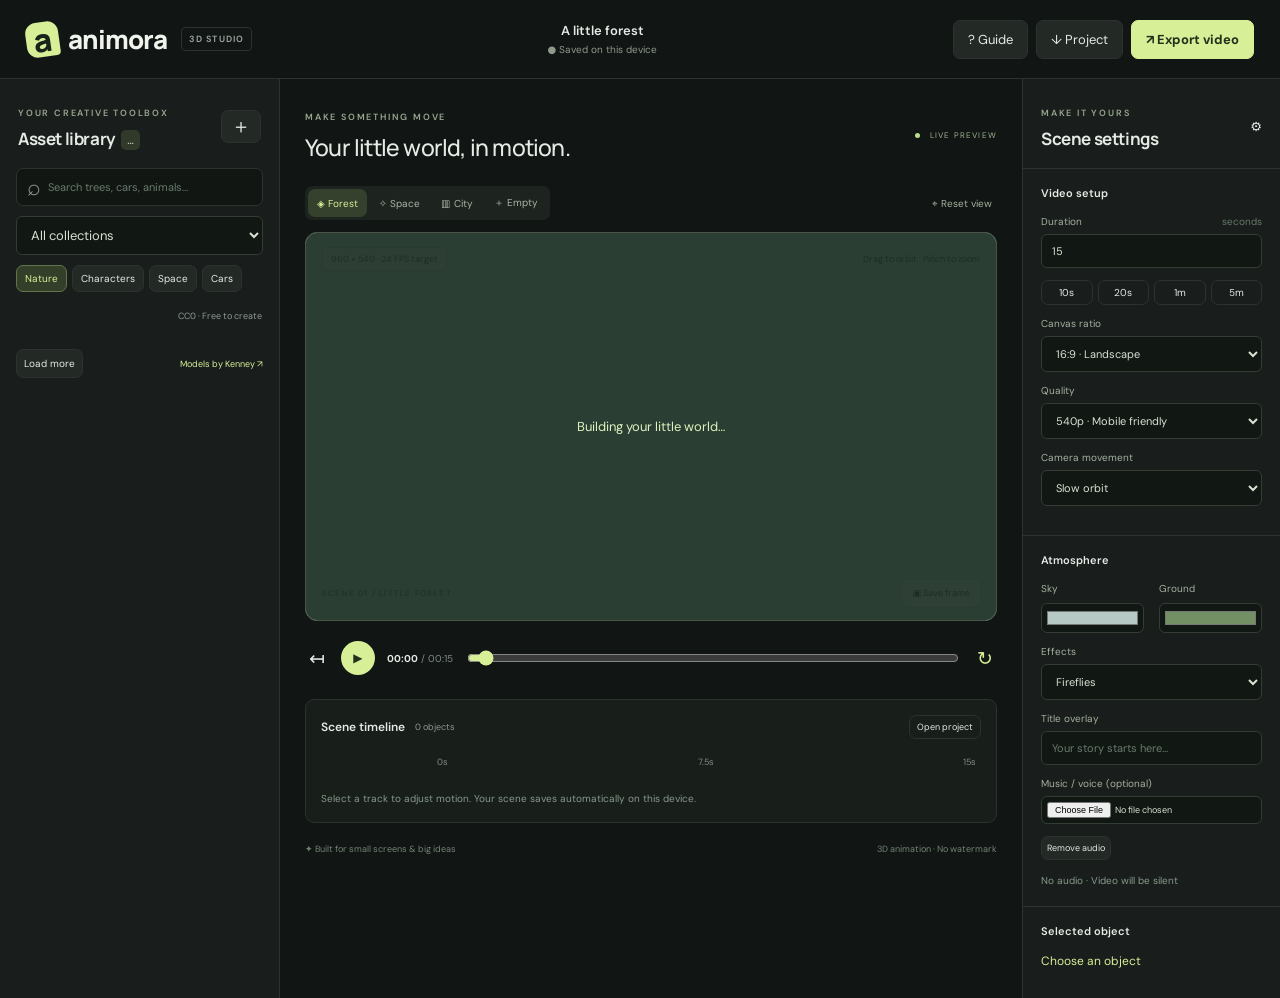
==== index.html @ 573d8848 "Add files via upload" ====
<!DOCTYPE html><html lang="bn"><head><meta charset="UTF-8"><meta name="viewport" content="width=device-width,initial-scale=1"><meta name="theme-color" content="#111514"><title>Animora — Your little world, in motion</title><link rel="stylesheet" href="style.css"><script type="importmap">{"imports":{"three":"./vendor/three.module.js"}}</script></head><body>
<header><a class="brand" href="./"><span class="brandmark">a</span> animora<span class="badge">3D STUDIO</span></a><div class="project-title"><input id="projectName" aria-label="Project name" value="A little forest"><span id="saveState">● Saved on this device</span></div><div class="header-actions"><button id="help">? <span>Guide</span></button><button id="saveProject" title="Download editable project">↓ <span>Project</span></button><button class="primary" id="exportBtn">↗ Export video</button></div></header>
<div class="workspace"><aside class="library panel"><div class="panel-heading"><div><span class="eyebrow">YOUR CREATIVE TOOLBOX</span><h2>Asset library <span id="assetCount">…</span></h2></div><button id="importBtn" title="Import GLB model">＋</button><input type="file" id="modelFile" accept=".glb" hidden></div><div class="library-tools"><label class="search"><span>⌕</span><input id="search" placeholder="Search trees, cars, animals…" aria-label="Search models"></label><select id="category" aria-label="Asset category"><option value="">All collections</option></select><div class="quick-categories"><button data-category="nature-kit" class="active">Nature</button><button data-category="prototype-kit">Characters</button><button data-category="space-kit">Space</button><button data-category="car-kit">Cars</button></div></div><div class="asset-summary"><span id="resultCount"></span><span>CC0 · Free to create</span></div><div id="assetGrid" class="asset-grid"></div><div class="library-footer"><button id="moreAssets">Load more</button><a href="credits.html" target="_blank">Models by Kenney ↗</a></div></aside>
<main class="editor"><div class="editor-heading"><div><span class="eyebrow">MAKE SOMETHING MOVE</span><h1>Your little world, in motion.</h1></div><span class="live"><i></i> LIVE PREVIEW</span></div><div class="stage-toolbar"><div class="segmented"><button class="active" data-template="forest">◈ Forest</button><button data-template="space">✧ Space</button><button data-template="city">▥ City</button><button data-template="empty">＋ Empty</button></div><button id="resetCamera">⌖ Reset view</button></div><div id="stage" class="stage"><canvas id="output" aria-label="Interactive 3D animation preview"></canvas><div class="stage-top"><span id="resolutionLabel">960 × 540 · 24 FPS target</span><span>Drag to orbit · Pinch to zoom</span></div><div class="stage-bottom"><span id="sceneBadge">SCENE 01 / LITTLE FOREST</span><button id="snapshot" title="Save PNG frame">▣ Save frame</button></div><div id="loading" class="loading">Building your little world…</div></div><div class="transport"><button id="back" title="Go to start">↤</button><button class="play" id="play" aria-label="Play animation">▶</button><span class="time"><b id="timeLabel">00:00</b> <span>/ <span id="durationLabel">00:15</span></span></span><input id="scrub" type="range" min="0" max="15" value="0" step="0.01" aria-label="Animation playhead"><button id="loop" class="active" title="Loop preview">↻</button></div><section class="timeline"><div class="timeline-header"><h3>Scene timeline</h3><span id="objectCount">0 objects</span><button id="openProject">Open project</button><input type="file" id="projectFile" accept=".json" hidden></div><div class="ruler"><span>0s</span><span id="rulerMid">7.5s</span><span id="rulerEnd">15s</span></div><div id="tracks"></div><p class="hint">Select a track to adjust motion. Your scene saves automatically on this device.</p></section><footer class="editor-footer"><span>✦ Built for small screens & big ideas</span><span>3D animation · No watermark</span></footer></main>
<aside class="inspector panel"><div class="panel-heading"><div><span class="eyebrow">MAKE IT YOURS</span><h2>Scene settings</h2></div><span>⚙</span></div><section><h3>Video setup</h3><label>Duration <span>seconds</span><input id="duration" type="number" min="1" max="300" value="15"></label><div class="presets"><button data-duration="10">10s</button><button data-duration="20">20s</button><button data-duration="60">1m</button><button data-duration="300">5m</button></div><label>Canvas ratio<select id="ratio"><option value="16:9">16:9 · Landscape</option><option value="9:16">9:16 · Reels / Shorts</option><option value="1:1">1:1 · Square</option></select></label><label>Quality<select id="quality"><option value="540">540p · Mobile friendly</option><option value="720">720p · HD</option></select></label><label>Camera movement<select id="cameraMode"><option value="orbit">Slow orbit</option><option value="static">Still camera / manual view</option><option value="push">Gentle push in</option></select></label></section><section><h3>Atmosphere</h3><div class="color-row"><label>Sky<input type="color" id="sky" value="#b6c9c4"></label><label>Ground<input type="color" id="ground" value="#738f64"></label></div><label>Effects<select id="effect"><option value="fireflies">Fireflies</option><option value="none">None</option><option value="snow">Snow</option><option value="stars">Floating stars</option></select></label><label>Title overlay<input id="caption" placeholder="Your story starts here…" maxlength="80"></label><label class="file-label">Music / voice (optional)<input type="file" id="audioFile" accept="audio/*"></label><button id="clearAudio" class="small">Remove audio</button><p class="hint" id="audioStatus">No audio · Video will be silent</p></section><section id="objectPanel"><h3>Selected object</h3><p id="selectedName" class="selected-name">Choose an object</p><div id="objectControls" hidden><label>Motion<select id="motion"><option value="none">Still</option><option value="spin">Spin</option><option value="bounce">Bounce</option><option value="float">Float</option><option value="travel">Move left ↔ right</option><option value="sway">Sway</option></select></label><label id="clipLabel" hidden>Model animation<select id="clip"></select></label><div class="two-col"><label>Start (s)<input id="start" type="number" min="0" step="0.5"></label><label>End (s)<input id="end" type="number" min="0" step="0.5"></label></div><label>Position X<input type="range" id="posX" min="-5" max="5" step="0.1"></label><label>Position Z<input type="range" id="posZ" min="-5" max="5" step="0.1"></label><label>Height<input type="range" id="posY" min="0" max="5" step="0.1"></label><label>Size<input type="range" id="size" min="0.1" max="5" step="0.1"></label><label>Rotation<input type="range" id="rotation" min="0" max="360" step="1"></label><button id="deleteObject" class="danger">Remove object</button></div></section></aside></div>
<div id="toast" role="status"></div><dialog id="exportDialog"><form method="dialog"><button class="close">×</button></form><span class="eyebrow">FROM YOUR WORLD TO THE WORLD</span><h2 id="exportTitle">Export your animation</h2><p id="exportInfo">Your video records in real time. Keep this tab open and your phone awake.</p><progress id="exportProgress" max="100" value="0"></progress><p id="exportStatus">Ready</p><a id="downloadVideo" class="primary download" hidden>↓ Download video</a><button id="cancelExport">Cancel export</button></dialog>
<dialog id="helpDialog"><form method="dialog"><button class="close">×</button></form><span class="eyebrow">QUICK START / শুরু করুন</span><h2>A story in a few taps.</h2><ol><li>Forest, Space বা City থেকে একটি দৃশ্য বেছে নিন।</li><li>লাইব্রেরির মডেলে চাপ দিলে সেটি দৃশ্যে যুক্ত হবে।</li><li>টাইমলাইনে অবজেক্ট বেছে Motion, Size ও Position ঠিক করুন।</li><li>সময় ১–৩০০ সেকেন্ড এবং Reels-এর জন্য 9:16 বেছে নিন।</li><li>▶ দিয়ে দেখুন, তারপর Export video চাপুন। রপ্তানির সময় পেজ খোলা রাখুন।</li></ol><p>ভিডিও ব্রাউজার সমর্থন অনুযায়ী WebM বা MP4 হবে। ৫ মিনিটের রপ্তানি করতে প্রায় ৫ মিনিট লাগবে। প্রথমে ১০ সেকেন্ড ও 540p ব্যবহার করুন।</p><p>এটি 3D scene animation editor; AI text-to-video বা Cinema 4D নয়। অনেক মডেল static; Motion দিয়ে নড়াচড়া যোগ করা যায়।</p><p>Project ডাউনলোড করে রাখুন। ব্রাউজারের ডেটা মুছলে স্থানীয় সেভ হারাবে। ব্যক্তিগত GLB মডেল প্রজেক্টের মধ্যে রাখা হয়; বড় ফাইলে জায়গা বেশি লাগে।</p><a href="credits.html" target="_blank">Asset credits & licenses ↗</a></dialog>
<script type="module" src="app.js"></script></body></html>
---- style.css ----
@import url('https://fonts.googleapis.com/css2?family=DM+Sans:wght@400;500;600;700&family=Manrope:wght@400;500;600;700;800&display=swap');
:root{--bg:#111514;--panel:#191e1c;--line:#2c332f;--muted:#8e9c94;--text:#e5eae4;--accent:#d7ef96}*{box-sizing:border-box}body{margin:0;background:var(--bg);color:var(--text);font-family:'DM Sans',system-ui,sans-serif;font-size:13px}button,input,select{font:inherit}button,a,input,select{-webkit-tap-highlight-color:transparent}button{cursor:pointer;border:1px solid var(--line);border-radius:7px;padding:9px 12px;background:#232a26;color:var(--text);transition:.16s}button:hover{background:#354033;border-color:#6f805c}button:disabled{opacity:.5;cursor:wait}button.active{color:var(--accent);background:#343f2a;border-color:#65734c}button:focus-visible,input:focus-visible,select:focus-visible,a:focus-visible{outline:2px solid var(--accent);outline-offset:2px}a{color:var(--accent);text-decoration:none}.primary{background:var(--accent);color:#25301c;border-color:var(--accent);font-weight:700}.primary:hover{background:#e9ffb2}header{height:79px;display:flex;align-items:center;justify-content:space-between;padding:0 26px;border-bottom:1px solid var(--line);gap:18px}.brand{display:flex;align-items:center;gap:9px;color:#f1f4ed;font-family:Manrope,sans-serif;font-size:26px;font-weight:800;letter-spacing:-1px}.brandmark{display:inline-grid;place-items:center;width:33px;height:35px;border-radius:11px 11px 4px 11px;background:var(--accent);color:#182319;font-size:32px;line-height:1;transform:rotate(-8deg)}.badge{font:600 9px 'DM Sans',sans-serif;letter-spacing:1.1px;color:#9eaba0;border:1px solid var(--line);border-radius:4px;padding:5px 7px;margin-left:5px}.project-title{display:flex;flex-direction:column;gap:4px}.project-title input{background:none;border:none;color:var(--text);padding:0;text-align:center;width:190px;font-weight:600}.project-title span{font-size:10px;color:#8f9a8a;text-align:center}.header-actions{display:flex;gap:8px}.header-actions button{padding:10px 14px}.workspace{display:grid;grid-template-columns:280px minmax(360px,1fr) 258px;min-height:calc(100vh - 79px)}.panel{background:var(--panel)}.library{border-right:1px solid var(--line)}.inspector{border-left:1px solid var(--line)}.panel-heading{display:flex;align-items:center;justify-content:space-between;padding:24px 18px 18px;gap:8px}.eyebrow{font-size:9px;letter-spacing:1.8px;font-weight:600;color:#99a68f}.panel-heading h2{font-family:Manrope,sans-serif;font-size:17px;margin:7px 0 0;letter-spacing:-.4px}.panel-heading h2 span{font-size:10px;vertical-align:middle;border-radius:5px;color:#b9c6a5;background:#30392a;padding:3px 6px;margin-left:3px}.panel-heading>button{font-size:20px;padding:2px 9px}.library-tools{padding:0 16px}.search{display:flex;align-items:center;gap:7px;background:#111613;border:1px solid var(--line);border-radius:7px;padding:2px 10px}.search span{font-size:23px;color:#8e9c94}.search input{border:0;background:none;width:100%;padding:9px 0;font-size:11px}.library-tools>select{margin:10px 0;width:100%}.quick-categories{display:flex;gap:5px}.quick-categories button{font-size:10px;padding:6px 8px}.asset-summary{display:flex;justify-content:space-between;color:var(--muted);font-size:9px;padding:18px 17px 11px}.asset-grid{padding:0 14px;display:grid;grid-template-columns:repeat(2,1fr);gap:9px;max-height:640px;overflow:auto;align-content:start;scrollbar-width:thin;scrollbar-color:#46523e transparent}.asset-card{position:relative;padding:0;text-align:left;overflow:hidden;background:#222b26;border:1px solid #303b33}.asset-card img{width:100%;aspect-ratio:1.12;display:block;object-fit:contain;padding:7px;background:radial-gradient(ellipse at 50% 70%,#46513e00,#00000016)}.asset-card span{display:block;padding:8px 8px 9px;background:#202720;color:#d3dccf;font-size:10px;text-overflow:ellipsis;white-space:nowrap;overflow:hidden}.asset-card i{position:absolute;right:6px;top:6px;display:none;font-style:normal;border-radius:4px;background:var(--accent);color:#111;padding:0 4px}.asset-card:hover i{display:block}.library-footer{display:flex;align-items:center;justify-content:space-between;padding:16px;gap:6px;font-size:9px}.library-footer button{font-size:10px;padding:7px}.editor{padding:28px 25px 15px;min-width:0}.editor-heading{display:flex;justify-content:space-between;align-items:center;gap:12px;margin-bottom:23px}.editor-heading h1{font-family:Manrope,sans-serif;font-size:23px;font-weight:500;letter-spacing:-.8px;margin:8px 0 0;line-height:1.35}.live{font-size:8px;white-space:nowrap;letter-spacing:1.2px;color:#a1b692}.live i{display:inline-block;width:5px;height:5px;background:#b6dd89;border-radius:50%;margin-right:6px}.stage-toolbar{display:flex;justify-content:space-between;align-items:center;margin-bottom:12px;gap:5px}.segmented{display:flex;gap:3px;padding:3px;background:#1d241f;border-radius:7px}.segmented button{border:0;padding:7px 9px;font-size:10px;background:none;color:#aab4a7}.segmented button.active{background:#35402d;color:var(--accent)}#resetCamera{border:0;background:none;font-size:10px;color:#a4b09f;padding:5px}.stage{position:relative;border-radius:12px;overflow:hidden;background:#b6c9c4;aspect-ratio:16/9;border:1px solid #495346;display:flex;align-items:center;justify-content:center;min-height:200px}#output{width:100%;height:100%;object-fit:contain;display:block;touch-action:none}.stage-top,.stage-bottom{pointer-events:none;position:absolute;left:16px;right:16px;display:flex;justify-content:space-between;color:#354d3c;font-size:9px;align-items:center;gap:10px;text-shadow:0 1px 4px #dbe8d988}.stage-top{top:14px}.stage-top span:first-child{border:1px solid #516c4f55;background:#f4fff033;border-radius:4px;padding:5px 8px}.stage-bottom{bottom:14px;font-size:8px;letter-spacing:1.2px}.stage-bottom button{pointer-events:auto;font-size:9px;background:#edf7e75c;border-color:#ffffff44;color:#324b36;padding:6px 9px;letter-spacing:0}.loading{position:absolute;inset:0;display:grid;place-items:center;background:#17291ddd;color:#def0bd}.loading[hidden]{display:none}.transport{display:flex;align-items:center;gap:12px;padding:17px 0 21px}.transport button{background:none;border:0;font-size:19px;padding:3px 4px}.transport .play{background:var(--accent);color:#22311b;width:34px;height:34px;border-radius:50%;font-size:12px}.time{white-space:nowrap;font-size:10px}.time>span{color:#7e8c82}.transport input{flex:1;min-width:20px;accent-color:var(--accent)}.timeline{border:1px solid var(--line);border-radius:9px;background:#181e1a;padding:15px}.timeline-header{display:flex;gap:10px;align-items:center}.timeline-header h3{margin:0;font-size:12px}.timeline-header span{color:#8b998f;font-size:9px}.timeline-header button{margin-left:auto;font-size:9px;padding:5px 7px;background:none}.ruler{display:flex;justify-content:space-between;margin:17px 5px 10px 116px;color:#7e8d81;font-size:9px}#tracks{max-height:180px;overflow:auto;scrollbar-width:thin}.track{width:100%;display:flex;align-items:center;gap:12px;background:none;border:0;border-radius:4px;padding:5px 3px;margin:2px 0}.track.active{background:#2d3827}.track-name{width:100px;overflow:hidden;text-overflow:ellipsis;white-space:nowrap;font-size:9px;text-align:left;flex-shrink:0}.track-rail{height:22px;flex:1;background:repeating-linear-gradient(90deg,#293029 0px,#293029 1px,transparent 1px,transparent 25%);position:relative}.track-bar{position:absolute;top:1px;height:20px;background:#516447;border:1px solid #7b9265;border-radius:3px;font-size:8px;padding:3px 5px;white-space:nowrap;overflow:hidden;color:#d7e6c8}.hint{font-size:10px;color:#87998b;line-height:1.6;margin:13px 0 0}.editor-footer{display:flex;justify-content:space-between;gap:8px;font-size:9px;color:#738475;padding:20px 0 0}.inspector section{padding:17px 18px;border-top:1px solid var(--line)}h3{font-size:11px;font-weight:600;margin:0 0 15px}.inspector label{display:block;font-size:10px;color:#a4b09f;margin:12px 0}.inspector label>span{float:right;color:#677869}input,select{background:#111713;border:1px solid #333d33;color:#d8e1d2;border-radius:6px;padding:9px 10px;outline:none}input::placeholder{color:#697a6d}.inspector input:not([type=color]):not([type=range]),.inspector select{display:block;width:100%;margin-top:6px;font-size:11px}.presets{display:flex;gap:5px}.presets button{flex:1;padding:5px 6px;font-size:10px;background:none}.color-row{display:flex;gap:15px}.color-row label{flex:1;margin:0}.color-row input{display:block;height:30px;width:100%;padding:3px;margin-top:8px}.inspector input[type=range]{display:block;width:100%;padding:0;accent-color:var(--accent);margin-top:10px}.two-col{display:flex;gap:10px}.two-col label{width:50%}.selected-name{color:var(--accent);font-size:12px}.danger{color:#e4a68d;background:#412e25;font-size:10px;width:100%}.small{font-size:9px;padding:5px}.file-label input{font-size:9px!important;padding:5px}dialog{background:#202820;color:#e4eddf;border:1px solid #526548;border-radius:16px;max-width:470px;width:calc(100% - 32px);padding:30px;line-height:1.7}dialog::backdrop{background:#07120bc9;backdrop-filter:blur(7px)}dialog h2{font:500 25px Manrope,sans-serif;letter-spacing:-.7px}.close{float:right;margin:-15px -15px 0 10px;background:none;border:0;font-size:24px}dialog li{margin:10px 0}dialog p{color:#bac6b2;font-size:12px}dialog progress{width:100%;height:8px;accent-color:var(--accent);margin:20px 0}.download{display:block;text-align:center;padding:12px;border-radius:7px}.download[hidden]{display:none}#cancelExport{width:100%;margin-top:10px}#toast{position:fixed;bottom:24px;left:50%;transform:translateX(-50%) translateY(100px);padding:12px 20px;border:1px solid #657955;background:#273622;color:#e4f0d5;border-radius:9px;z-index:10;opacity:0;transition:.2s;max-width:90%;font-size:12px}#toast.show{opacity:1;transform:translateX(-50%) translateY(0)}[hidden]{display:none!important}body.recording .workspace{pointer-events:none}body.recording header{pointer-events:none}@media(min-width:1500px){.workspace{grid-template-columns:310px minmax(360px,1fr) 280px}.asset-grid{grid-template-columns:repeat(3,1fr)}.editor{padding:32px 35px}.editor-heading h1{font-size:28px}}@media(max-width:1100px){.workspace{grid-template-columns:235px minmax(300px,1fr)}.inspector{grid-column:1/-1;display:grid;grid-template-columns:repeat(3,1fr);border-top:1px solid var(--line)}.inspector .panel-heading{display:none}.inspector section{border-top:0;border-right:1px solid var(--line)}.editor-heading h1{font-size:20px}.live{display:none}.editor{padding:23px 18px}.quick-categories{flex-wrap:wrap}.badge{display:none}}@media(max-width:650px){header{height:65px;padding:0 13px;gap:8px}.brand{font-size:22px}.brandmark{width:28px;height:30px;font-size:27px}.project-title{display:none}.header-actions{gap:5px}.header-actions button{padding:8px 10px;font-size:11px}.header-actions button span{display:none}.workspace{display:flex;flex-direction:column}.editor{order:0;padding:21px 13px 10px}.editor-heading{margin-bottom:15px}.editor-heading h1{font-size:22px}.editor-heading .eyebrow{font-size:8px}.stage-toolbar{gap:0}.segmented button{padding:7px;font-size:9px}.stage{min-height:190px}.stage-top,.stage-bottom{left:10px;right:10px;font-size:8px}.stage-top span:last-child{display:none}.transport{gap:10px;padding:15px 0}.timeline{padding:12px}#tracks{max-height:115px}.editor-footer{font-size:8px;padding:14px 0}.library{order:1;border-top:1px solid var(--line);border-right:0}.panel-heading{padding:18px 15px 12px}.asset-grid{grid-template-columns:repeat(3,1fr);max-height:350px}.asset-card img{aspect-ratio:1.35}.library-tools{display:grid;grid-template-columns:1fr 1fr;gap:8px}.library-tools>select{margin:0;font-size:10px;min-width:0}.quick-categories{grid-column:1/-1}.asset-summary{padding-top:12px}.inspector{order:2;display:block}.inspector .panel-heading{display:flex}.inspector section{padding:18px;border-top:1px solid var(--line)}.inspector label{font-size:12px}.inspector input:not([type=color]):not([type=range]),.inspector select{font-size:14px}.color-row input{height:40px}.two-col{gap:14px}.transport input{padding:0}#objectPanel{scroll-margin-top:10px}}
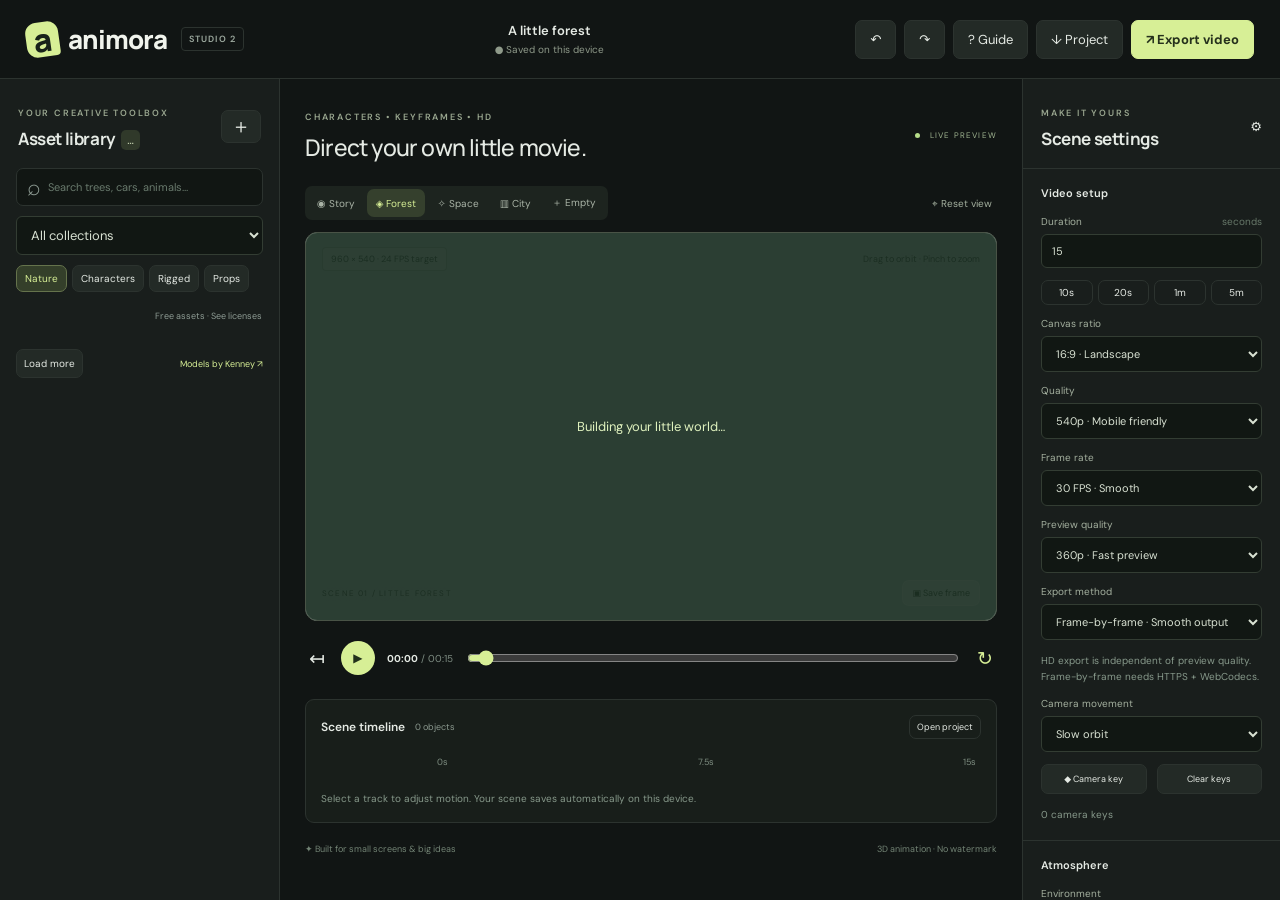
==== commit f3a124b7: "Add files via upload" ====
--- a/index.html
+++ b/index.html
@@ -1,8 +1,8 @@
 <!DOCTYPE html><html lang="bn"><head><meta charset="UTF-8"><meta name="viewport" content="width=device-width,initial-scale=1"><meta name="theme-color" content="#111514"><title>Animora — Your little world, in motion</title><link rel="stylesheet" href="style.css"><script type="importmap">{"imports":{"three":"./vendor/three.module.js"}}</script></head><body>
-<header><a class="brand" href="./"><span class="brandmark">a</span> animora<span class="badge">3D STUDIO</span></a><div class="project-title"><input id="projectName" aria-label="Project name" value="A little forest"><span id="saveState">● Saved on this device</span></div><div class="header-actions"><button id="help">? <span>Guide</span></button><button id="saveProject" title="Download editable project">↓ <span>Project</span></button><button class="primary" id="exportBtn">↗ Export video</button></div></header>
-<div class="workspace"><aside class="library panel"><div class="panel-heading"><div><span class="eyebrow">YOUR CREATIVE TOOLBOX</span><h2>Asset library <span id="assetCount">…</span></h2></div><button id="importBtn" title="Import GLB model">＋</button><input type="file" id="modelFile" accept=".glb" hidden></div><div class="library-tools"><label class="search"><span>⌕</span><input id="search" placeholder="Search trees, cars, animals…" aria-label="Search models"></label><select id="category" aria-label="Asset category"><option value="">All collections</option></select><div class="quick-categories"><button data-category="nature-kit" class="active">Nature</button><button data-category="prototype-kit">Characters</button><button data-category="space-kit">Space</button><button data-category="car-kit">Cars</button></div></div><div class="asset-summary"><span id="resultCount"></span><span>CC0 · Free to create</span></div><div id="assetGrid" class="asset-grid"></div><div class="library-footer"><button id="moreAssets">Load more</button><a href="credits.html" target="_blank">Models by Kenney ↗</a></div></aside>
-<main class="editor"><div class="editor-heading"><div><span class="eyebrow">MAKE SOMETHING MOVE</span><h1>Your little world, in motion.</h1></div><span class="live"><i></i> LIVE PREVIEW</span></div><div class="stage-toolbar"><div class="segmented"><button class="active" data-template="forest">◈ Forest</button><button data-template="space">✧ Space</button><button data-template="city">▥ City</button><button data-template="empty">＋ Empty</button></div><button id="resetCamera">⌖ Reset view</button></div><div id="stage" class="stage"><canvas id="output" aria-label="Interactive 3D animation preview"></canvas><div class="stage-top"><span id="resolutionLabel">960 × 540 · 24 FPS target</span><span>Drag to orbit · Pinch to zoom</span></div><div class="stage-bottom"><span id="sceneBadge">SCENE 01 / LITTLE FOREST</span><button id="snapshot" title="Save PNG frame">▣ Save frame</button></div><div id="loading" class="loading">Building your little world…</div></div><div class="transport"><button id="back" title="Go to start">↤</button><button class="play" id="play" aria-label="Play animation">▶</button><span class="time"><b id="timeLabel">00:00</b> <span>/ <span id="durationLabel">00:15</span></span></span><input id="scrub" type="range" min="0" max="15" value="0" step="0.01" aria-label="Animation playhead"><button id="loop" class="active" title="Loop preview">↻</button></div><section class="timeline"><div class="timeline-header"><h3>Scene timeline</h3><span id="objectCount">0 objects</span><button id="openProject">Open project</button><input type="file" id="projectFile" accept=".json" hidden></div><div class="ruler"><span>0s</span><span id="rulerMid">7.5s</span><span id="rulerEnd">15s</span></div><div id="tracks"></div><p class="hint">Select a track to adjust motion. Your scene saves automatically on this device.</p></section><footer class="editor-footer"><span>✦ Built for small screens & big ideas</span><span>3D animation · No watermark</span></footer></main>
-<aside class="inspector panel"><div class="panel-heading"><div><span class="eyebrow">MAKE IT YOURS</span><h2>Scene settings</h2></div><span>⚙</span></div><section><h3>Video setup</h3><label>Duration <span>seconds</span><input id="duration" type="number" min="1" max="300" value="15"></label><div class="presets"><button data-duration="10">10s</button><button data-duration="20">20s</button><button data-duration="60">1m</button><button data-duration="300">5m</button></div><label>Canvas ratio<select id="ratio"><option value="16:9">16:9 · Landscape</option><option value="9:16">9:16 · Reels / Shorts</option><option value="1:1">1:1 · Square</option></select></label><label>Quality<select id="quality"><option value="540">540p · Mobile friendly</option><option value="720">720p · HD</option></select></label><label>Camera movement<select id="cameraMode"><option value="orbit">Slow orbit</option><option value="static">Still camera / manual view</option><option value="push">Gentle push in</option></select></label></section><section><h3>Atmosphere</h3><div class="color-row"><label>Sky<input type="color" id="sky" value="#b6c9c4"></label><label>Ground<input type="color" id="ground" value="#738f64"></label></div><label>Effects<select id="effect"><option value="fireflies">Fireflies</option><option value="none">None</option><option value="snow">Snow</option><option value="stars">Floating stars</option></select></label><label>Title overlay<input id="caption" placeholder="Your story starts here…" maxlength="80"></label><label class="file-label">Music / voice (optional)<input type="file" id="audioFile" accept="audio/*"></label><button id="clearAudio" class="small">Remove audio</button><p class="hint" id="audioStatus">No audio · Video will be silent</p></section><section id="objectPanel"><h3>Selected object</h3><p id="selectedName" class="selected-name">Choose an object</p><div id="objectControls" hidden><label>Motion<select id="motion"><option value="none">Still</option><option value="spin">Spin</option><option value="bounce">Bounce</option><option value="float">Float</option><option value="travel">Move left ↔ right</option><option value="sway">Sway</option></select></label><label id="clipLabel" hidden>Model animation<select id="clip"></select></label><div class="two-col"><label>Start (s)<input id="start" type="number" min="0" step="0.5"></label><label>End (s)<input id="end" type="number" min="0" step="0.5"></label></div><label>Position X<input type="range" id="posX" min="-5" max="5" step="0.1"></label><label>Position Z<input type="range" id="posZ" min="-5" max="5" step="0.1"></label><label>Height<input type="range" id="posY" min="0" max="5" step="0.1"></label><label>Size<input type="range" id="size" min="0.1" max="5" step="0.1"></label><label>Rotation<input type="range" id="rotation" min="0" max="360" step="1"></label><button id="deleteObject" class="danger">Remove object</button></div></section></aside></div>
-<div id="toast" role="status"></div><dialog id="exportDialog"><form method="dialog"><button class="close">×</button></form><span class="eyebrow">FROM YOUR WORLD TO THE WORLD</span><h2 id="exportTitle">Export your animation</h2><p id="exportInfo">Your video records in real time. Keep this tab open and your phone awake.</p><progress id="exportProgress" max="100" value="0"></progress><p id="exportStatus">Ready</p><a id="downloadVideo" class="primary download" hidden>↓ Download video</a><button id="cancelExport">Cancel export</button></dialog>
-<dialog id="helpDialog"><form method="dialog"><button class="close">×</button></form><span class="eyebrow">QUICK START / শুরু করুন</span><h2>A story in a few taps.</h2><ol><li>Forest, Space বা City থেকে একটি দৃশ্য বেছে নিন।</li><li>লাইব্রেরির মডেলে চাপ দিলে সেটি দৃশ্যে যুক্ত হবে।</li><li>টাইমলাইনে অবজেক্ট বেছে Motion, Size ও Position ঠিক করুন।</li><li>সময় ১–৩০০ সেকেন্ড এবং Reels-এর জন্য 9:16 বেছে নিন।</li><li>▶ দিয়ে দেখুন, তারপর Export video চাপুন। রপ্তানির সময় পেজ খোলা রাখুন।</li></ol><p>ভিডিও ব্রাউজার সমর্থন অনুযায়ী WebM বা MP4 হবে। ৫ মিনিটের রপ্তানি করতে প্রায় ৫ মিনিট লাগবে। প্রথমে ১০ সেকেন্ড ও 540p ব্যবহার করুন।</p><p>এটি 3D scene animation editor; AI text-to-video বা Cinema 4D নয়। অনেক মডেল static; Motion দিয়ে নড়াচড়া যোগ করা যায়।</p><p>Project ডাউনলোড করে রাখুন। ব্রাউজারের ডেটা মুছলে স্থানীয় সেভ হারাবে। ব্যক্তিগত GLB মডেল প্রজেক্টের মধ্যে রাখা হয়; বড় ফাইলে জায়গা বেশি লাগে।</p><a href="credits.html" target="_blank">Asset credits & licenses ↗</a></dialog>
+<header><a class="brand" href="./"><span class="brandmark">a</span> animora<span class="badge">STUDIO 2</span></a><div class="project-title"><input id="projectName" aria-label="Project name" value="A little forest"><span id="saveState">● Saved on this device</span></div><div class="header-actions"><button id="undo" title="Undo">↶</button><button id="redo" title="Redo">↷</button><button id="help">? <span>Guide</span></button><button id="saveProject" title="Download editable project">↓ <span>Project</span></button><button class="primary" id="exportBtn">↗ Export video</button></div></header>
+<div class="workspace"><aside class="library panel"><div class="panel-heading"><div><span class="eyebrow">YOUR CREATIVE TOOLBOX</span><h2>Asset library <span id="assetCount">…</span></h2></div><button id="importBtn" title="Import GLB model">＋</button><input type="file" id="modelFile" accept=".glb" hidden></div><div class="library-tools"><label class="search"><span>⌕</span><input id="search" placeholder="Search trees, cars, animals…" aria-label="Search models"></label><select id="category" aria-label="Asset category"><option value="">All collections</option></select><div class="quick-categories"><button data-category="nature-kit" class="active">Nature</button><button data-category="smooth-characters">Characters</button><button data-category="animated-guests">Rigged</button><button data-category="story-props">Props</button></div></div><div class="asset-summary"><span id="resultCount"></span><span>Free assets · See licenses</span></div><div id="assetGrid" class="asset-grid"></div><div class="library-footer"><button id="moreAssets">Load more</button><a href="credits.html" target="_blank">Models by Kenney ↗</a></div></aside>
+<main class="editor"><div class="editor-heading"><div><span class="eyebrow">CHARACTERS • KEYFRAMES • HD</span><h1>Direct your own little movie.</h1></div><span class="live"><i></i> LIVE PREVIEW</span></div><div class="stage-toolbar"><div class="segmented"><button data-template="story">◉ Story</button><button class="active" data-template="forest">◈ Forest</button><button data-template="space">✧ Space</button><button data-template="city">▥ City</button><button data-template="empty">＋ Empty</button></div><button id="resetCamera">⌖ Reset view</button></div><div id="stage" class="stage"><canvas id="output" aria-label="Interactive 3D animation preview"></canvas><div class="stage-top"><span id="resolutionLabel">960 × 540 · 24 FPS target</span><span>Drag to orbit · Pinch to zoom</span></div><div class="stage-bottom"><span id="sceneBadge">SCENE 01 / LITTLE FOREST</span><button id="snapshot" title="Save PNG frame">▣ Save frame</button></div><div id="loading" class="loading">Building your little world…</div></div><div class="transport"><button id="back" title="Go to start">↤</button><button class="play" id="play" aria-label="Play animation">▶</button><span class="time"><b id="timeLabel">00:00</b> <span>/ <span id="durationLabel">00:15</span></span></span><input id="scrub" type="range" min="0" max="15" value="0" step="0.01" aria-label="Animation playhead"><button id="loop" class="active" title="Loop preview">↻</button></div><section class="timeline"><div class="timeline-header"><h3>Scene timeline</h3><span id="objectCount">0 objects</span><button id="openProject">Open project</button><input type="file" id="projectFile" accept=".json" hidden></div><div class="ruler"><span>0s</span><span id="rulerMid">7.5s</span><span id="rulerEnd">15s</span></div><div id="tracks"></div><p class="hint">Select a track to adjust motion. Your scene saves automatically on this device.</p></section><footer class="editor-footer"><span>✦ Built for small screens & big ideas</span><span>3D animation · No watermark</span></footer></main>
+<aside class="inspector panel"><div class="panel-heading"><div><span class="eyebrow">MAKE IT YOURS</span><h2>Scene settings</h2></div><span>⚙</span></div><section><h3>Video setup</h3><label>Duration <span>seconds</span><input id="duration" type="number" min="1" max="300" value="15"></label><div class="presets"><button data-duration="10">10s</button><button data-duration="20">20s</button><button data-duration="60">1m</button><button data-duration="300">5m</button></div><label>Canvas ratio<select id="ratio"><option value="16:9">16:9 · Landscape</option><option value="9:16">9:16 · Reels / Shorts</option><option value="1:1">1:1 · Square</option></select></label><label>Quality<select id="quality"><option value="540">540p · Mobile friendly</option><option value="720">720p · HD</option><option value="1080">1080p · Full HD</option></select></label><label>Frame rate<select id="fps"><option value="24">24 FPS · Cinema</option><option value="30" selected>30 FPS · Smooth</option></select></label><label>Preview quality<select id="previewQuality"><option value="360">360p · Fast preview</option><option value="540">540p</option><option value="720">720p</option></select></label><label>Export method<select id="exportMode"><option value="frames">Frame-by-frame · Smooth output</option><option value="live">Live recording · Compatibility</option></select></label><p class="hint">HD export is independent of preview quality. Frame-by-frame needs HTTPS + WebCodecs.</p><label>Camera movement<select id="cameraMode"><option value="orbit">Slow orbit</option><option value="static">Still camera / manual view</option><option value="push">Gentle push in</option><option value="keys">Camera keyframes</option></select></label><div class="two-col"><button id="saveCameraKey">◆ Camera key</button><button id="clearCameraKeys">Clear keys</button></div><p class="hint" id="cameraKeyCount">0 camera keys</p></section><section><h3>Atmosphere</h3><label>Environment<select id="environment"><option value="stage">Floating stage</option><option value="flat">Flat island</option><option value="infinite">Open ground</option></select></label><label>Key light<input id="light" type="range" min="0.5" max="6" step="0.1" value="3.4"></label><div class="color-row"><label>Sky<input type="color" id="sky" value="#b6c9c4"></label><label>Ground<input type="color" id="ground" value="#738f64"></label></div><label>Effects<select id="effect"><option value="fireflies">Fireflies</option><option value="none">None</option><option value="snow">Snow</option><option value="stars">Floating stars</option></select></label><label>Title overlay<input id="caption" placeholder="Your story starts here…" maxlength="80"></label><label class="file-label">Music / voice (optional)<input type="file" id="audioFile" accept="audio/*"></label><button id="clearAudio" class="small">Remove audio</button><p class="hint" id="audioStatus">No audio · Video will be silent</p></section><section id="objectPanel"><h3>Selected object</h3><div class="two-col"><button id="duplicateObject">⧉ Duplicate</button><button id="focusObject">⌖ Focus</button></div><p id="selectedName" class="selected-name">Choose an object</p><div id="objectControls" hidden><label>Motion<select id="motion"><option value="none">Still</option><option value="spin">Spin</option><option value="bounce">Bounce</option><option value="float">Float</option><option value="travel">Move left ↔ right</option><option value="sway">Sway</option></select></label><label id="clipLabel" hidden>Model animation<select id="clip"></select></label><div class="two-col"><label>Start (s)<input id="start" type="number" min="0" step="0.5"></label><label>End (s)<input id="end" type="number" min="0" step="0.5"></label></div><label>Position X<input type="range" id="posX" min="-5" max="5" step="0.1"></label><label>Position Z<input type="range" id="posZ" min="-5" max="5" step="0.1"></label><label>Height<input type="range" id="posY" min="0" max="5" step="0.1"></label><label>Size<input type="range" id="size" min="0.1" max="5" step="0.1"></label><label>Rotation<input type="range" id="rotation" min="0" max="360" step="1"></label><div id="advancedObject" hidden><div class="coordinate-row"><label>X<input id="coordinateX" type="number" min="-100" max="100" step="0.1"></label><label>Y<input id="coordinateY" type="number" min="-100" max="100" step="0.1"></label><label>Z<input id="coordinateZ" type="number" min="-100" max="100" step="0.1"></label></div><label>Pitch · সামনে / পেছনে<input id="pitch" type="range" min="-180" max="180" step="1"></label><label>Roll · পাশে হেলানো<input id="roll" type="range" min="-180" max="180" step="1"></label><label>Color / outfit<input id="objectColor" type="color" value="#82b5dd"></label><label>Animation speed<input id="speed" type="range" min="0.1" max="3" step="0.1" value="1"></label><div id="characterPose"><h3>Character actions · চরিত্রের কাজ</h3><label>Action<select id="action"><option value="idle">Idle · দাঁড়িয়ে থাকা</option><option value="walk">Walk · হাঁটা</option><option value="run">Run · দৌড়ানো</option><option value="wave">Wave · হাত নাড়ানো</option><option value="dance">Dance · নাচ</option><option value="jump">Jump · লাফ</option><option value="sit">Sit · বসার ভঙ্গি</option><option value="nod">Nod · মাথা নাড়ানো</option></select></label><label>Mouth open<input id="mouth" type="range" min="0" max="1" step="0.01"></label><label>Blink<input id="blink" type="range" min="0" max="1" step="0.01"></label></div><div id="jointPanel"><h3>Pose editor · হাত-পা নিয়ন্ত্রণ</h3><label>Body part / bone<select id="joint"></select></label><label>Bend X<input id="jointX" type="range" min="-180" max="180" step="1"></label><label>Turn Y<input id="jointY" type="range" min="-180" max="180" step="1"></label><label>Tilt Z<input id="jointZ" type="range" min="-180" max="180" step="1"></label><button id="resetPose">Reset pose</button></div><div id="morphPanel" hidden><label>Facial expression<select id="morphName"></select></label><label>Expression amount<input id="morphValue" type="range" min="0" max="1" step="0.01"></label></div><h3 class="section-title">Keyframe animation · নিজের মুভমেন্ট</h3><label>Current time (seconds)<input id="timeInput" type="number" min="0" max="300" step="0.1" value="0"></label><label>Transition<select id="keyEase"><option value="smooth">Smooth · মসৃণ</option><option value="linear">Linear · সমান গতি</option><option value="hold">Hold · স্থির রেখে বদল</option></select></label><button id="addKey" class="primary full">◆ Save pose + position here</button><p class="hint">সময় বেছে অবস্থান / ভঙ্গি বদলে এই বোতাম চাপুন। পরের সময়ে আরেকটি key দিন। ▶ দিয়ে ফল দেখুন।</p><div id="keyList"></div><div class="key-footer"><span id="keyCount">0 keyframes</span><button id="clearKeys">Clear all</button></div></div><button id="deleteObject" class="danger">Remove object</button></div></section></aside></div>
+<div id="toast" role="status"></div><dialog id="exportDialog"><form method="dialog"><button class="close">×</button></form><span class="eyebrow">FROM YOUR WORLD TO THE WORLD</span><h2 id="exportTitle">Export your animation</h2><p id="exportInfo">Choose frame-by-frame for fixed FPS, or live recording for compatibility.</p><progress id="exportProgress" max="100" value="0"></progress><p id="exportStatus">Ready</p><p id="exportCredits" hidden></p><a id="downloadVideo" class="primary download" hidden>↓ Download video</a><button id="cancelExport">Cancel export</button></dialog>
+<dialog id="helpDialog"><form method="dialog"><button class="close">×</button></form><span class="eyebrow">QUICK START / শুরু করুন</span><h2>A story in a few taps.</h2><p><b>নতুন: Keyframes, pose editor, smooth characters, 1080p ও frame-by-frame export।</b></p><ol><li>Forest, Space বা City থেকে একটি দৃশ্য বেছে নিন।</li><li>লাইব্রেরির মডেলে চাপ দিলে সেটি দৃশ্যে যুক্ত হবে।</li><li>টাইমলাইনে অবজেক্ট বেছে Pose editor দিয়ে হাত-পা ঘোরান। Current time 0 দিয়ে Save pose + position চাপুন। সময় 3 করুন, X অবস্থান বদলান, আবার Save চাপুন। এবার চরিত্র ৩ সেকেন্ডে নতুন জায়গায় যাবে।</li><li>সময় ১–৩০০ সেকেন্ড এবং Reels-এর জন্য 9:16 বেছে নিন।</li><li>▶ দিয়ে দেখুন, তারপর Export video চাপুন। রপ্তানির সময় পেজ খোলা রাখুন।</li></ol><p>ভিডিও ব্রাউজার সমর্থন অনুযায়ী WebM বা MP4 হবে। Live recording বাস্তব সময়ে হয়। Frame-by-frame মোডে প্রতিটি ফ্রেম তৈরি হয়, তাই ভিডিওর সময়ের চেয়েও বেশি সময় লাগতে পারে। প্রথমে ১০ সেকেন্ড ও 540p ব্যবহার করুন।</p><p>এটি 3D scene animation editor; AI text-to-video বা Cinema 4D নয়। Smooth characters-এর জোড়াগুলো ঘোরানো যায়; আমদানি করা rigged GLB-তে bones ও animation clips ব্যবহার করা যায়। পোশাকের cloth simulation, automatic lip-sync ও IK নেই।</p><p>Project ডাউনলোড করে রাখুন। ব্রাউজারের ডেটা মুছলে স্থানীয় সেভ হারাবে। ব্যক্তিগত GLB মডেল প্রজেক্টের মধ্যে রাখা হয়; বড় ফাইলে জায়গা বেশি লাগে।</p><a href="credits.html" target="_blank">Asset credits & licenses ↗</a></dialog>
 <script type="module" src="app.js"></script></body></html>
--- a/style.css
+++ b/style.css
@@ -1,2 +1,3 @@
 @import url('https://fonts.googleapis.com/css2?family=DM+Sans:wght@400;500;600;700&family=Manrope:wght@400;500;600;700;800&display=swap');
 :root{--bg:#111514;--panel:#191e1c;--line:#2c332f;--muted:#8e9c94;--text:#e5eae4;--accent:#d7ef96}*{box-sizing:border-box}body{margin:0;background:var(--bg);color:var(--text);font-family:'DM Sans',system-ui,sans-serif;font-size:13px}button,input,select{font:inherit}button,a,input,select{-webkit-tap-highlight-color:transparent}button{cursor:pointer;border:1px solid var(--line);border-radius:7px;padding:9px 12px;background:#232a26;color:var(--text);transition:.16s}button:hover{background:#354033;border-color:#6f805c}button:disabled{opacity:.5;cursor:wait}button.active{color:var(--accent);background:#343f2a;border-color:#65734c}button:focus-visible,input:focus-visible,select:focus-visible,a:focus-visible{outline:2px solid var(--accent);outline-offset:2px}a{color:var(--accent);text-decoration:none}.primary{background:var(--accent);color:#25301c;border-color:var(--accent);font-weight:700}.primary:hover{background:#e9ffb2}header{height:79px;display:flex;align-items:center;justify-content:space-between;padding:0 26px;border-bottom:1px solid var(--line);gap:18px}.brand{display:flex;align-items:center;gap:9px;color:#f1f4ed;font-family:Manrope,sans-serif;font-size:26px;font-weight:800;letter-spacing:-1px}.brandmark{display:inline-grid;place-items:center;width:33px;height:35px;border-radius:11px 11px 4px 11px;background:var(--accent);color:#182319;font-size:32px;line-height:1;transform:rotate(-8deg)}.badge{font:600 9px 'DM Sans',sans-serif;letter-spacing:1.1px;color:#9eaba0;border:1px solid var(--line);border-radius:4px;padding:5px 7px;margin-left:5px}.project-title{display:flex;flex-direction:column;gap:4px}.project-title input{background:none;border:none;color:var(--text);padding:0;text-align:center;width:190px;font-weight:600}.project-title span{font-size:10px;color:#8f9a8a;text-align:center}.header-actions{display:flex;gap:8px}.header-actions button{padding:10px 14px}.workspace{display:grid;grid-template-columns:280px minmax(360px,1fr) 258px;min-height:calc(100vh - 79px)}.panel{background:var(--panel)}.library{border-right:1px solid var(--line)}.inspector{border-left:1px solid var(--line)}.panel-heading{display:flex;align-items:center;justify-content:space-between;padding:24px 18px 18px;gap:8px}.eyebrow{font-size:9px;letter-spacing:1.8px;font-weight:600;color:#99a68f}.panel-heading h2{font-family:Manrope,sans-serif;font-size:17px;margin:7px 0 0;letter-spacing:-.4px}.panel-heading h2 span{font-size:10px;vertical-align:middle;border-radius:5px;color:#b9c6a5;background:#30392a;padding:3px 6px;margin-left:3px}.panel-heading>button{font-size:20px;padding:2px 9px}.library-tools{padding:0 16px}.search{display:flex;align-items:center;gap:7px;background:#111613;border:1px solid var(--line);border-radius:7px;padding:2px 10px}.search span{font-size:23px;color:#8e9c94}.search input{border:0;background:none;width:100%;padding:9px 0;font-size:11px}.library-tools>select{margin:10px 0;width:100%}.quick-categories{display:flex;gap:5px}.quick-categories button{font-size:10px;padding:6px 8px}.asset-summary{display:flex;justify-content:space-between;color:var(--muted);font-size:9px;padding:18px 17px 11px}.asset-grid{padding:0 14px;display:grid;grid-template-columns:repeat(2,1fr);gap:9px;max-height:640px;overflow:auto;align-content:start;scrollbar-width:thin;scrollbar-color:#46523e transparent}.asset-card{position:relative;padding:0;text-align:left;overflow:hidden;background:#222b26;border:1px solid #303b33}.asset-card img{width:100%;aspect-ratio:1.12;display:block;object-fit:contain;padding:7px;background:radial-gradient(ellipse at 50% 70%,#46513e00,#00000016)}.asset-card span{display:block;padding:8px 8px 9px;background:#202720;color:#d3dccf;font-size:10px;text-overflow:ellipsis;white-space:nowrap;overflow:hidden}.asset-card i{position:absolute;right:6px;top:6px;display:none;font-style:normal;border-radius:4px;background:var(--accent);color:#111;padding:0 4px}.asset-card:hover i{display:block}.library-footer{display:flex;align-items:center;justify-content:space-between;padding:16px;gap:6px;font-size:9px}.library-footer button{font-size:10px;padding:7px}.editor{padding:28px 25px 15px;min-width:0}.editor-heading{display:flex;justify-content:space-between;align-items:center;gap:12px;margin-bottom:23px}.editor-heading h1{font-family:Manrope,sans-serif;font-size:23px;font-weight:500;letter-spacing:-.8px;margin:8px 0 0;line-height:1.35}.live{font-size:8px;white-space:nowrap;letter-spacing:1.2px;color:#a1b692}.live i{display:inline-block;width:5px;height:5px;background:#b6dd89;border-radius:50%;margin-right:6px}.stage-toolbar{display:flex;justify-content:space-between;align-items:center;margin-bottom:12px;gap:5px}.segmented{display:flex;gap:3px;padding:3px;background:#1d241f;border-radius:7px}.segmented button{border:0;padding:7px 9px;font-size:10px;background:none;color:#aab4a7}.segmented button.active{background:#35402d;color:var(--accent)}#resetCamera{border:0;background:none;font-size:10px;color:#a4b09f;padding:5px}.stage{position:relative;border-radius:12px;overflow:hidden;background:#b6c9c4;aspect-ratio:16/9;border:1px solid #495346;display:flex;align-items:center;justify-content:center;min-height:200px}#output{width:100%;height:100%;object-fit:contain;display:block;touch-action:none}.stage-top,.stage-bottom{pointer-events:none;position:absolute;left:16px;right:16px;display:flex;justify-content:space-between;color:#354d3c;font-size:9px;align-items:center;gap:10px;text-shadow:0 1px 4px #dbe8d988}.stage-top{top:14px}.stage-top span:first-child{border:1px solid #516c4f55;background:#f4fff033;border-radius:4px;padding:5px 8px}.stage-bottom{bottom:14px;font-size:8px;letter-spacing:1.2px}.stage-bottom button{pointer-events:auto;font-size:9px;background:#edf7e75c;border-color:#ffffff44;color:#324b36;padding:6px 9px;letter-spacing:0}.loading{position:absolute;inset:0;display:grid;place-items:center;background:#17291ddd;color:#def0bd}.loading[hidden]{display:none}.transport{display:flex;align-items:center;gap:12px;padding:17px 0 21px}.transport button{background:none;border:0;font-size:19px;padding:3px 4px}.transport .play{background:var(--accent);color:#22311b;width:34px;height:34px;border-radius:50%;font-size:12px}.time{white-space:nowrap;font-size:10px}.time>span{color:#7e8c82}.transport input{flex:1;min-width:20px;accent-color:var(--accent)}.timeline{border:1px solid var(--line);border-radius:9px;background:#181e1a;padding:15px}.timeline-header{display:flex;gap:10px;align-items:center}.timeline-header h3{margin:0;font-size:12px}.timeline-header span{color:#8b998f;font-size:9px}.timeline-header button{margin-left:auto;font-size:9px;padding:5px 7px;background:none}.ruler{display:flex;justify-content:space-between;margin:17px 5px 10px 116px;color:#7e8d81;font-size:9px}#tracks{max-height:180px;overflow:auto;scrollbar-width:thin}.track{width:100%;display:flex;align-items:center;gap:12px;background:none;border:0;border-radius:4px;padding:5px 3px;margin:2px 0}.track.active{background:#2d3827}.track-name{width:100px;overflow:hidden;text-overflow:ellipsis;white-space:nowrap;font-size:9px;text-align:left;flex-shrink:0}.track-rail{height:22px;flex:1;background:repeating-linear-gradient(90deg,#293029 0px,#293029 1px,transparent 1px,transparent 25%);position:relative}.track-bar{position:absolute;top:1px;height:20px;background:#516447;border:1px solid #7b9265;border-radius:3px;font-size:8px;padding:3px 5px;white-space:nowrap;overflow:hidden;color:#d7e6c8}.hint{font-size:10px;color:#87998b;line-height:1.6;margin:13px 0 0}.editor-footer{display:flex;justify-content:space-between;gap:8px;font-size:9px;color:#738475;padding:20px 0 0}.inspector section{padding:17px 18px;border-top:1px solid var(--line)}h3{font-size:11px;font-weight:600;margin:0 0 15px}.inspector label{display:block;font-size:10px;color:#a4b09f;margin:12px 0}.inspector label>span{float:right;color:#677869}input,select{background:#111713;border:1px solid #333d33;color:#d8e1d2;border-radius:6px;padding:9px 10px;outline:none}input::placeholder{color:#697a6d}.inspector input:not([type=color]):not([type=range]),.inspector select{display:block;width:100%;margin-top:6px;font-size:11px}.presets{display:flex;gap:5px}.presets button{flex:1;padding:5px 6px;font-size:10px;background:none}.color-row{display:flex;gap:15px}.color-row label{flex:1;margin:0}.color-row input{display:block;height:30px;width:100%;padding:3px;margin-top:8px}.inspector input[type=range]{display:block;width:100%;padding:0;accent-color:var(--accent);margin-top:10px}.two-col{display:flex;gap:10px}.two-col label{width:50%}.selected-name{color:var(--accent);font-size:12px}.danger{color:#e4a68d;background:#412e25;font-size:10px;width:100%}.small{font-size:9px;padding:5px}.file-label input{font-size:9px!important;padding:5px}dialog{background:#202820;color:#e4eddf;border:1px solid #526548;border-radius:16px;max-width:470px;width:calc(100% - 32px);padding:30px;line-height:1.7}dialog::backdrop{background:#07120bc9;backdrop-filter:blur(7px)}dialog h2{font:500 25px Manrope,sans-serif;letter-spacing:-.7px}.close{float:right;margin:-15px -15px 0 10px;background:none;border:0;font-size:24px}dialog li{margin:10px 0}dialog p{color:#bac6b2;font-size:12px}dialog progress{width:100%;height:8px;accent-color:var(--accent);margin:20px 0}.download{display:block;text-align:center;padding:12px;border-radius:7px}.download[hidden]{display:none}#cancelExport{width:100%;margin-top:10px}#toast{position:fixed;bottom:24px;left:50%;transform:translateX(-50%) translateY(100px);padding:12px 20px;border:1px solid #657955;background:#273622;color:#e4f0d5;border-radius:9px;z-index:10;opacity:0;transition:.2s;max-width:90%;font-size:12px}#toast.show{opacity:1;transform:translateX(-50%) translateY(0)}[hidden]{display:none!important}body.recording .workspace{pointer-events:none}body.recording header{pointer-events:none}@media(min-width:1500px){.workspace{grid-template-columns:310px minmax(360px,1fr) 280px}.asset-grid{grid-template-columns:repeat(3,1fr)}.editor{padding:32px 35px}.editor-heading h1{font-size:28px}}@media(max-width:1100px){.workspace{grid-template-columns:235px minmax(300px,1fr)}.inspector{grid-column:1/-1;display:grid;grid-template-columns:repeat(3,1fr);border-top:1px solid var(--line)}.inspector .panel-heading{display:none}.inspector section{border-top:0;border-right:1px solid var(--line)}.editor-heading h1{font-size:20px}.live{display:none}.editor{padding:23px 18px}.quick-categories{flex-wrap:wrap}.badge{display:none}}@media(max-width:650px){header{height:65px;padding:0 13px;gap:8px}.brand{font-size:22px}.brandmark{width:28px;height:30px;font-size:27px}.project-title{display:none}.header-actions{gap:5px}.header-actions button{padding:8px 10px;font-size:11px}.header-actions button span{display:none}.workspace{display:flex;flex-direction:column}.editor{order:0;padding:21px 13px 10px}.editor-heading{margin-bottom:15px}.editor-heading h1{font-size:22px}.editor-heading .eyebrow{font-size:8px}.stage-toolbar{gap:0}.segmented button{padding:7px;font-size:9px}.stage{min-height:190px}.stage-top,.stage-bottom{left:10px;right:10px;font-size:8px}.stage-top span:last-child{display:none}.transport{gap:10px;padding:15px 0}.timeline{padding:12px}#tracks{max-height:115px}.editor-footer{font-size:8px;padding:14px 0}.library{order:1;border-top:1px solid var(--line);border-right:0}.panel-heading{padding:18px 15px 12px}.asset-grid{grid-template-columns:repeat(3,1fr);max-height:350px}.asset-card img{aspect-ratio:1.35}.library-tools{display:grid;grid-template-columns:1fr 1fr;gap:8px}.library-tools>select{margin:0;font-size:10px;min-width:0}.quick-categories{grid-column:1/-1}.asset-summary{padding-top:12px}.inspector{order:2;display:block}.inspector .panel-heading{display:flex}.inspector section{padding:18px;border-top:1px solid var(--line)}.inspector label{font-size:12px}.inspector input:not([type=color]):not([type=range]),.inspector select{font-size:14px}.color-row input{height:40px}.two-col{gap:14px}.transport input{padding:0}#objectPanel{scroll-margin-top:10px}}
+.section-title{margin-top:25px;padding-top:18px;border-top:1px solid var(--line)}.coordinate-row{display:grid;grid-template-columns:repeat(3,1fr);gap:7px}.coordinate-row input{min-width:0}.two-col>button{font-size:9px;padding:8px;flex:1}.full{width:100%}.key-row{display:flex;gap:5px;margin:6px 0}.key-row button:first-child{flex:1;text-align:left;font-size:11px}.key-row button:last-child{padding:6px 9px}.key-footer{display:flex;justify-content:space-between;align-items:center;color:var(--muted);font-size:10px;margin:8px 0}.key-footer button{font-size:9px;padding:5px}.key-dot{position:absolute;top:6px;width:8px;height:8px;transform:rotate(45deg);background:#e3f6b5;border:1px solid #304b2d;pointer-events:none}#jointPanel,#characterPose,#morphPanel{border-top:1px solid var(--line);margin-top:18px;padding-top:16px}#exportCredits{font-size:10px;border:1px solid #738c60;padding:9px}#advancedObject .section-title{color:var(--accent)}.asset-card img{object-fit:contain}#keyList{max-height:190px;overflow:auto}#objectColor{width:100%;height:35px;margin-top:8px}#timeInput{font-variant-numeric:tabular-nums}.inspector{max-height:calc(100vh - 79px);overflow:auto;scrollbar-width:thin;position:sticky;top:0}.editor{align-self:start}.library{align-self:stretch}@media(max-width:1100px){.inspector{max-height:none;position:static}}@media(max-width:650px){.header-actions{gap:3px}.header-actions button{padding:7px}.header-actions{flex-wrap:wrap}.header-actions #saveProject{display:inline-flex}.brand{font-size:20px}.editor-heading h1{font-size:21px}.inspector .two-col>button{font-size:11px}.asset-grid{max-height:340px}}
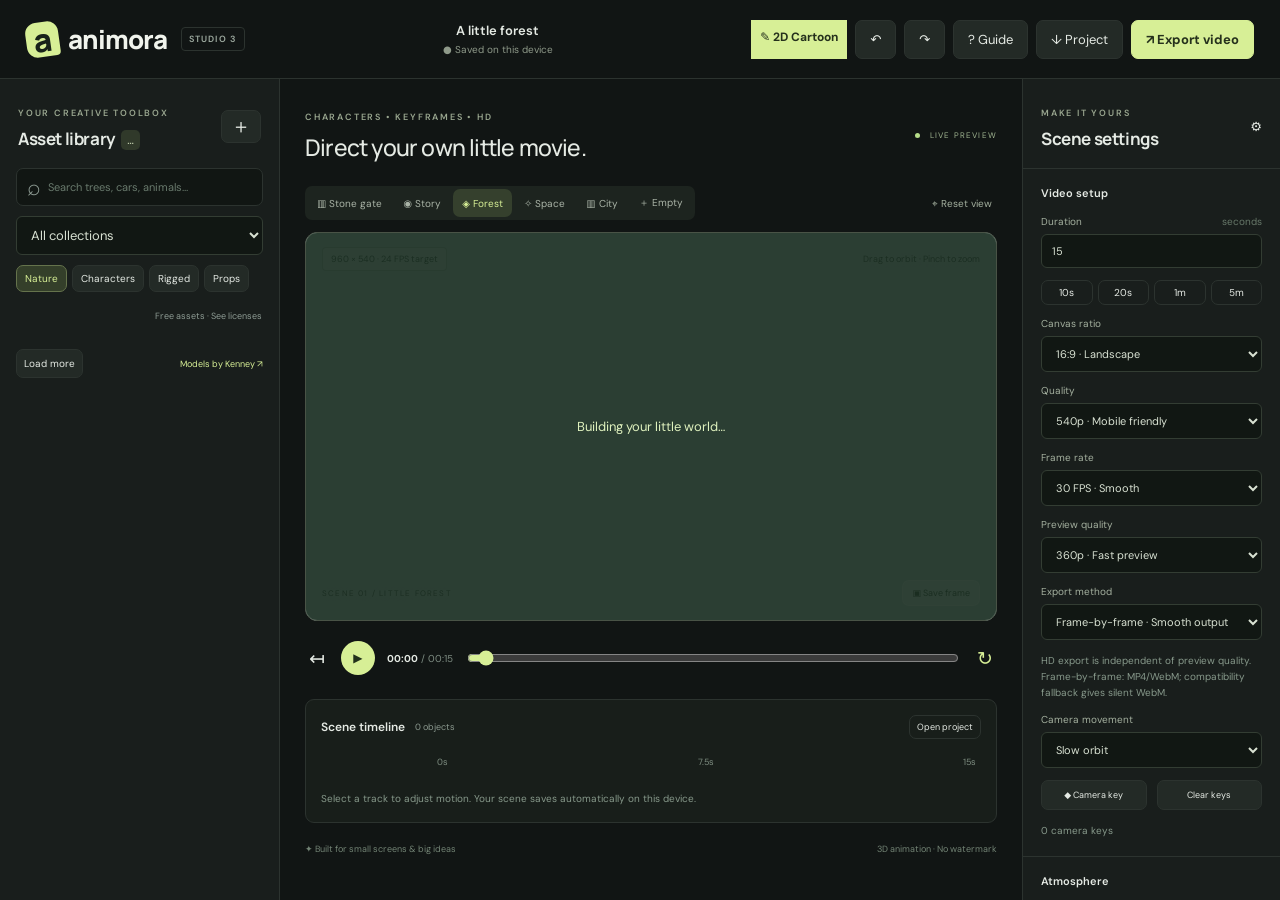
==== commit c0dd2c30: "Add files via upload" ====
--- a/index.html
+++ b/index.html
@@ -1,8 +1,8 @@
 <!DOCTYPE html><html lang="bn"><head><meta charset="UTF-8"><meta name="viewport" content="width=device-width,initial-scale=1"><meta name="theme-color" content="#111514"><title>Animora — Your little world, in motion</title><link rel="stylesheet" href="style.css"><script type="importmap">{"imports":{"three":"./vendor/three.module.js"}}</script></head><body>
-<header><a class="brand" href="./"><span class="brandmark">a</span> animora<span class="badge">STUDIO 2</span></a><div class="project-title"><input id="projectName" aria-label="Project name" value="A little forest"><span id="saveState">● Saved on this device</span></div><div class="header-actions"><button id="undo" title="Undo">↶</button><button id="redo" title="Redo">↷</button><button id="help">? <span>Guide</span></button><button id="saveProject" title="Download editable project">↓ <span>Project</span></button><button class="primary" id="exportBtn">↗ Export video</button></div></header>
+<header><a class="brand" href="./"><span class="brandmark">a</span> animora<span class="badge">STUDIO 3</span></a><div class="project-title"><input id="projectName" aria-label="Project name" value="A little forest"><span id="saveState">● Saved on this device</span></div><div class="header-actions"><a href="cartoon.html" class="primary" style="font-size:12px;padding:9px;text-decoration:none">✎ 2D Cartoon</a><button id="undo" title="Undo">↶</button><button id="redo" title="Redo">↷</button><button id="help">? <span>Guide</span></button><button id="saveProject" title="Download editable project">↓ <span>Project</span></button><button class="primary" id="exportBtn">↗ Export video</button></div></header>
 <div class="workspace"><aside class="library panel"><div class="panel-heading"><div><span class="eyebrow">YOUR CREATIVE TOOLBOX</span><h2>Asset library <span id="assetCount">…</span></h2></div><button id="importBtn" title="Import GLB model">＋</button><input type="file" id="modelFile" accept=".glb" hidden></div><div class="library-tools"><label class="search"><span>⌕</span><input id="search" placeholder="Search trees, cars, animals…" aria-label="Search models"></label><select id="category" aria-label="Asset category"><option value="">All collections</option></select><div class="quick-categories"><button data-category="nature-kit" class="active">Nature</button><button data-category="smooth-characters">Characters</button><button data-category="animated-guests">Rigged</button><button data-category="story-props">Props</button></div></div><div class="asset-summary"><span id="resultCount"></span><span>Free assets · See licenses</span></div><div id="assetGrid" class="asset-grid"></div><div class="library-footer"><button id="moreAssets">Load more</button><a href="credits.html" target="_blank">Models by Kenney ↗</a></div></aside>
-<main class="editor"><div class="editor-heading"><div><span class="eyebrow">CHARACTERS • KEYFRAMES • HD</span><h1>Direct your own little movie.</h1></div><span class="live"><i></i> LIVE PREVIEW</span></div><div class="stage-toolbar"><div class="segmented"><button data-template="story">◉ Story</button><button class="active" data-template="forest">◈ Forest</button><button data-template="space">✧ Space</button><button data-template="city">▥ City</button><button data-template="empty">＋ Empty</button></div><button id="resetCamera">⌖ Reset view</button></div><div id="stage" class="stage"><canvas id="output" aria-label="Interactive 3D animation preview"></canvas><div class="stage-top"><span id="resolutionLabel">960 × 540 · 24 FPS target</span><span>Drag to orbit · Pinch to zoom</span></div><div class="stage-bottom"><span id="sceneBadge">SCENE 01 / LITTLE FOREST</span><button id="snapshot" title="Save PNG frame">▣ Save frame</button></div><div id="loading" class="loading">Building your little world…</div></div><div class="transport"><button id="back" title="Go to start">↤</button><button class="play" id="play" aria-label="Play animation">▶</button><span class="time"><b id="timeLabel">00:00</b> <span>/ <span id="durationLabel">00:15</span></span></span><input id="scrub" type="range" min="0" max="15" value="0" step="0.01" aria-label="Animation playhead"><button id="loop" class="active" title="Loop preview">↻</button></div><section class="timeline"><div class="timeline-header"><h3>Scene timeline</h3><span id="objectCount">0 objects</span><button id="openProject">Open project</button><input type="file" id="projectFile" accept=".json" hidden></div><div class="ruler"><span>0s</span><span id="rulerMid">7.5s</span><span id="rulerEnd">15s</span></div><div id="tracks"></div><p class="hint">Select a track to adjust motion. Your scene saves automatically on this device.</p></section><footer class="editor-footer"><span>✦ Built for small screens & big ideas</span><span>3D animation · No watermark</span></footer></main>
-<aside class="inspector panel"><div class="panel-heading"><div><span class="eyebrow">MAKE IT YOURS</span><h2>Scene settings</h2></div><span>⚙</span></div><section><h3>Video setup</h3><label>Duration <span>seconds</span><input id="duration" type="number" min="1" max="300" value="15"></label><div class="presets"><button data-duration="10">10s</button><button data-duration="20">20s</button><button data-duration="60">1m</button><button data-duration="300">5m</button></div><label>Canvas ratio<select id="ratio"><option value="16:9">16:9 · Landscape</option><option value="9:16">9:16 · Reels / Shorts</option><option value="1:1">1:1 · Square</option></select></label><label>Quality<select id="quality"><option value="540">540p · Mobile friendly</option><option value="720">720p · HD</option><option value="1080">1080p · Full HD</option></select></label><label>Frame rate<select id="fps"><option value="24">24 FPS · Cinema</option><option value="30" selected>30 FPS · Smooth</option></select></label><label>Preview quality<select id="previewQuality"><option value="360">360p · Fast preview</option><option value="540">540p</option><option value="720">720p</option></select></label><label>Export method<select id="exportMode"><option value="frames">Frame-by-frame · Smooth output</option><option value="live">Live recording · Compatibility</option></select></label><p class="hint">HD export is independent of preview quality. Frame-by-frame needs HTTPS + WebCodecs.</p><label>Camera movement<select id="cameraMode"><option value="orbit">Slow orbit</option><option value="static">Still camera / manual view</option><option value="push">Gentle push in</option><option value="keys">Camera keyframes</option></select></label><div class="two-col"><button id="saveCameraKey">◆ Camera key</button><button id="clearCameraKeys">Clear keys</button></div><p class="hint" id="cameraKeyCount">0 camera keys</p></section><section><h3>Atmosphere</h3><label>Environment<select id="environment"><option value="stage">Floating stage</option><option value="flat">Flat island</option><option value="infinite">Open ground</option></select></label><label>Key light<input id="light" type="range" min="0.5" max="6" step="0.1" value="3.4"></label><div class="color-row"><label>Sky<input type="color" id="sky" value="#b6c9c4"></label><label>Ground<input type="color" id="ground" value="#738f64"></label></div><label>Effects<select id="effect"><option value="fireflies">Fireflies</option><option value="none">None</option><option value="snow">Snow</option><option value="stars">Floating stars</option></select></label><label>Title overlay<input id="caption" placeholder="Your story starts here…" maxlength="80"></label><label class="file-label">Music / voice (optional)<input type="file" id="audioFile" accept="audio/*"></label><button id="clearAudio" class="small">Remove audio</button><p class="hint" id="audioStatus">No audio · Video will be silent</p></section><section id="objectPanel"><h3>Selected object</h3><div class="two-col"><button id="duplicateObject">⧉ Duplicate</button><button id="focusObject">⌖ Focus</button></div><p id="selectedName" class="selected-name">Choose an object</p><div id="objectControls" hidden><label>Motion<select id="motion"><option value="none">Still</option><option value="spin">Spin</option><option value="bounce">Bounce</option><option value="float">Float</option><option value="travel">Move left ↔ right</option><option value="sway">Sway</option></select></label><label id="clipLabel" hidden>Model animation<select id="clip"></select></label><div class="two-col"><label>Start (s)<input id="start" type="number" min="0" step="0.5"></label><label>End (s)<input id="end" type="number" min="0" step="0.5"></label></div><label>Position X<input type="range" id="posX" min="-5" max="5" step="0.1"></label><label>Position Z<input type="range" id="posZ" min="-5" max="5" step="0.1"></label><label>Height<input type="range" id="posY" min="0" max="5" step="0.1"></label><label>Size<input type="range" id="size" min="0.1" max="5" step="0.1"></label><label>Rotation<input type="range" id="rotation" min="0" max="360" step="1"></label><div id="advancedObject" hidden><div class="coordinate-row"><label>X<input id="coordinateX" type="number" min="-100" max="100" step="0.1"></label><label>Y<input id="coordinateY" type="number" min="-100" max="100" step="0.1"></label><label>Z<input id="coordinateZ" type="number" min="-100" max="100" step="0.1"></label></div><label>Pitch · সামনে / পেছনে<input id="pitch" type="range" min="-180" max="180" step="1"></label><label>Roll · পাশে হেলানো<input id="roll" type="range" min="-180" max="180" step="1"></label><label>Color / outfit<input id="objectColor" type="color" value="#82b5dd"></label><label>Animation speed<input id="speed" type="range" min="0.1" max="3" step="0.1" value="1"></label><div id="characterPose"><h3>Character actions · চরিত্রের কাজ</h3><label>Action<select id="action"><option value="idle">Idle · দাঁড়িয়ে থাকা</option><option value="walk">Walk · হাঁটা</option><option value="run">Run · দৌড়ানো</option><option value="wave">Wave · হাত নাড়ানো</option><option value="dance">Dance · নাচ</option><option value="jump">Jump · লাফ</option><option value="sit">Sit · বসার ভঙ্গি</option><option value="nod">Nod · মাথা নাড়ানো</option></select></label><label>Mouth open<input id="mouth" type="range" min="0" max="1" step="0.01"></label><label>Blink<input id="blink" type="range" min="0" max="1" step="0.01"></label></div><div id="jointPanel"><h3>Pose editor · হাত-পা নিয়ন্ত্রণ</h3><label>Body part / bone<select id="joint"></select></label><label>Bend X<input id="jointX" type="range" min="-180" max="180" step="1"></label><label>Turn Y<input id="jointY" type="range" min="-180" max="180" step="1"></label><label>Tilt Z<input id="jointZ" type="range" min="-180" max="180" step="1"></label><button id="resetPose">Reset pose</button></div><div id="morphPanel" hidden><label>Facial expression<select id="morphName"></select></label><label>Expression amount<input id="morphValue" type="range" min="0" max="1" step="0.01"></label></div><h3 class="section-title">Keyframe animation · নিজের মুভমেন্ট</h3><label>Current time (seconds)<input id="timeInput" type="number" min="0" max="300" step="0.1" value="0"></label><label>Transition<select id="keyEase"><option value="smooth">Smooth · মসৃণ</option><option value="linear">Linear · সমান গতি</option><option value="hold">Hold · স্থির রেখে বদল</option></select></label><button id="addKey" class="primary full">◆ Save pose + position here</button><p class="hint">সময় বেছে অবস্থান / ভঙ্গি বদলে এই বোতাম চাপুন। পরের সময়ে আরেকটি key দিন। ▶ দিয়ে ফল দেখুন।</p><div id="keyList"></div><div class="key-footer"><span id="keyCount">0 keyframes</span><button id="clearKeys">Clear all</button></div></div><button id="deleteObject" class="danger">Remove object</button></div></section></aside></div>
+<main class="editor"><div class="editor-heading"><div><span class="eyebrow">CHARACTERS • KEYFRAMES • HD</span><h1>Direct your own little movie.</h1></div><span class="live"><i></i> LIVE PREVIEW</span></div><div class="stage-toolbar"><div class="segmented"><button data-template="gate">▥ Stone gate</button><button data-template="story">◉ Story</button><button class="active" data-template="forest">◈ Forest</button><button data-template="space">✧ Space</button><button data-template="city">▥ City</button><button data-template="empty">＋ Empty</button></div><button id="resetCamera">⌖ Reset view</button></div><div id="stage" class="stage"><canvas id="output" aria-label="Interactive 3D animation preview"></canvas><div class="stage-top"><span id="resolutionLabel">960 × 540 · 24 FPS target</span><span>Drag to orbit · Pinch to zoom</span></div><div class="stage-bottom"><span id="sceneBadge">SCENE 01 / LITTLE FOREST</span><button id="snapshot" title="Save PNG frame">▣ Save frame</button></div><div id="loading" class="loading">Building your little world…</div></div><div class="transport"><button id="back" title="Go to start">↤</button><button class="play" id="play" aria-label="Play animation">▶</button><span class="time"><b id="timeLabel">00:00</b> <span>/ <span id="durationLabel">00:15</span></span></span><input id="scrub" type="range" min="0" max="15" value="0" step="0.01" aria-label="Animation playhead"><button id="loop" class="active" title="Loop preview">↻</button></div><section class="timeline"><div class="timeline-header"><h3>Scene timeline</h3><span id="objectCount">0 objects</span><button id="openProject">Open project</button><input type="file" id="projectFile" accept=".json" hidden></div><div class="ruler"><span>0s</span><span id="rulerMid">7.5s</span><span id="rulerEnd">15s</span></div><div id="tracks"></div><p class="hint">Select a track to adjust motion. Your scene saves automatically on this device.</p></section><footer class="editor-footer"><span>✦ Built for small screens & big ideas</span><span>3D animation · No watermark</span></footer></main>
+<aside class="inspector panel"><div class="panel-heading"><div><span class="eyebrow">MAKE IT YOURS</span><h2>Scene settings</h2></div><span>⚙</span></div><section><h3>Video setup</h3><label>Duration <span>seconds</span><input id="duration" type="number" min="1" max="300" value="15"></label><div class="presets"><button data-duration="10">10s</button><button data-duration="20">20s</button><button data-duration="60">1m</button><button data-duration="300">5m</button></div><label>Canvas ratio<select id="ratio"><option value="16:9">16:9 · Landscape</option><option value="9:16">9:16 · Reels / Shorts</option><option value="1:1">1:1 · Square</option></select></label><label>Quality<select id="quality"><option value="540">540p · Mobile friendly</option><option value="720">720p · HD</option><option value="1080">1080p · Full HD</option></select></label><label>Frame rate<select id="fps"><option value="24">24 FPS · Cinema</option><option value="30" selected>30 FPS · Smooth</option></select></label><label>Preview quality<select id="previewQuality"><option value="360">360p · Fast preview</option><option value="540">540p</option><option value="720">720p</option></select></label><label>Export method<select id="exportMode"><option value="frames">Frame-by-frame · Smooth output</option><option value="live">Live recording · Compatibility</option></select></label><p class="hint">HD export is independent of preview quality. Frame-by-frame: MP4/WebM; compatibility fallback gives silent WebM.</p><label>Camera movement<select id="cameraMode"><option value="orbit">Slow orbit</option><option value="static">Still camera / manual view</option><option value="push">Gentle push in</option><option value="keys">Camera keyframes</option></select></label><div class="two-col"><button id="saveCameraKey">◆ Camera key</button><button id="clearCameraKeys">Clear keys</button></div><p class="hint" id="cameraKeyCount">0 camera keys</p></section><section><h3>Atmosphere</h3><label>Environment<select id="environment"><option value="stage">Floating stage</option><option value="flat">Flat island</option><option value="infinite">Open ground</option></select></label><label>Key light<input id="light" type="range" min="0.5" max="6" step="0.1" value="3.4"></label><div class="color-row"><label>Sky<input type="color" id="sky" value="#b6c9c4"></label><label>Ground<input type="color" id="ground" value="#738f64"></label></div><label>Effects<select id="effect"><option value="fireflies">Fireflies</option><option value="none">None</option><option value="snow">Snow</option><option value="stars">Floating stars</option></select></label><label>Title overlay<input id="caption" placeholder="Your story starts here…" maxlength="80"></label><label class="file-label">Music / voice (optional)<input type="file" id="audioFile" accept="audio/*"></label><button id="clearAudio" class="small">Remove audio</button><p class="hint" id="audioStatus">No audio · Video will be silent</p></section><section id="objectPanel"><h3>Selected object</h3><div class="two-col"><button id="duplicateObject">⧉ Duplicate</button><button id="focusObject">⌖ Focus</button></div><p id="selectedName" class="selected-name">Choose an object</p><div id="objectControls" hidden><label>Motion<select id="motion"><option value="none">Still</option><option value="spin">Spin</option><option value="bounce">Bounce</option><option value="float">Float</option><option value="travel">Move left ↔ right</option><option value="sway">Sway</option></select></label><label id="clipLabel" hidden>Model animation<select id="clip"></select></label><div class="two-col"><label>Start (s)<input id="start" type="number" min="0" step="0.5"></label><label>End (s)<input id="end" type="number" min="0" step="0.5"></label></div><label>Position X<input type="range" id="posX" min="-5" max="5" step="0.1"></label><label>Position Z<input type="range" id="posZ" min="-5" max="5" step="0.1"></label><label>Height<input type="range" id="posY" min="0" max="5" step="0.1"></label><label>Size<input type="range" id="size" min="0.1" max="5" step="0.1"></label><label>Rotation<input type="range" id="rotation" min="0" max="360" step="1"></label><div id="advancedObject" hidden><div class="coordinate-row"><label>X<input id="coordinateX" type="number" min="-100" max="100" step="0.1"></label><label>Y<input id="coordinateY" type="number" min="-100" max="100" step="0.1"></label><label>Z<input id="coordinateZ" type="number" min="-100" max="100" step="0.1"></label></div><label>Pitch · সামনে / পেছনে<input id="pitch" type="range" min="-180" max="180" step="1"></label><label>Roll · পাশে হেলানো<input id="roll" type="range" min="-180" max="180" step="1"></label><label>Color / outfit<input id="objectColor" type="color" value="#82b5dd"></label><label>Animation speed<input id="speed" type="range" min="0.1" max="3" step="0.1" value="1"></label><div id="characterPose"><h3>Character actions · চরিত্রের কাজ</h3><label>Action<select id="action"><option value="idle">Idle · দাঁড়িয়ে থাকা</option><option value="walk">Walk · হাঁটা</option><option value="run">Run · দৌড়ানো</option><option value="wave">Wave · হাত নাড়ানো</option><option value="dance">Dance · নাচ</option><option value="jump">Jump · লাফ</option><option value="sit">Sit · বসার ভঙ্গি</option><option value="nod">Nod · মাথা নাড়ানো</option></select></label><label>Mouth open<input id="mouth" type="range" min="0" max="1" step="0.01"></label><label>Blink<input id="blink" type="range" min="0" max="1" step="0.01"></label></div><div id="jointPanel"><h3>Pose editor · হাত-পা নিয়ন্ত্রণ</h3><label>Body part / bone<select id="joint"></select></label><label>Bend X<input id="jointX" type="range" min="-180" max="180" step="1"></label><label>Turn Y<input id="jointY" type="range" min="-180" max="180" step="1"></label><label>Tilt Z<input id="jointZ" type="range" min="-180" max="180" step="1"></label><button id="resetPose">Reset pose</button></div><div id="morphPanel" hidden><label>Facial expression<select id="morphName"></select></label><label>Expression amount<input id="morphValue" type="range" min="0" max="1" step="0.01"></label></div><h3 class="section-title">Keyframe animation · নিজের মুভমেন্ট</h3><label>Current time (seconds)<input id="timeInput" type="number" min="0" max="300" step="0.1" value="0"></label><label>Transition<select id="keyEase"><option value="smooth">Smooth · মসৃণ</option><option value="linear">Linear · সমান গতি</option><option value="hold">Hold · স্থির রেখে বদল</option></select></label><button id="addKey" class="primary full">◆ Save pose + position here</button><p class="hint">সময় বেছে অবস্থান / ভঙ্গি বদলে এই বোতাম চাপুন। পরের সময়ে আরেকটি key দিন। ▶ দিয়ে ফল দেখুন।</p><div id="keyList"></div><div class="key-footer"><span id="keyCount">0 keyframes</span><button id="clearKeys">Clear all</button></div></div><button id="deleteObject" class="danger">Remove object</button></div></section></aside></div>
 <div id="toast" role="status"></div><dialog id="exportDialog"><form method="dialog"><button class="close">×</button></form><span class="eyebrow">FROM YOUR WORLD TO THE WORLD</span><h2 id="exportTitle">Export your animation</h2><p id="exportInfo">Choose frame-by-frame for fixed FPS, or live recording for compatibility.</p><progress id="exportProgress" max="100" value="0"></progress><p id="exportStatus">Ready</p><p id="exportCredits" hidden></p><a id="downloadVideo" class="primary download" hidden>↓ Download video</a><button id="cancelExport">Cancel export</button></dialog>
 <dialog id="helpDialog"><form method="dialog"><button class="close">×</button></form><span class="eyebrow">QUICK START / শুরু করুন</span><h2>A story in a few taps.</h2><p><b>নতুন: Keyframes, pose editor, smooth characters, 1080p ও frame-by-frame export।</b></p><ol><li>Forest, Space বা City থেকে একটি দৃশ্য বেছে নিন।</li><li>লাইব্রেরির মডেলে চাপ দিলে সেটি দৃশ্যে যুক্ত হবে।</li><li>টাইমলাইনে অবজেক্ট বেছে Pose editor দিয়ে হাত-পা ঘোরান। Current time 0 দিয়ে Save pose + position চাপুন। সময় 3 করুন, X অবস্থান বদলান, আবার Save চাপুন। এবার চরিত্র ৩ সেকেন্ডে নতুন জায়গায় যাবে।</li><li>সময় ১–৩০০ সেকেন্ড এবং Reels-এর জন্য 9:16 বেছে নিন।</li><li>▶ দিয়ে দেখুন, তারপর Export video চাপুন। রপ্তানির সময় পেজ খোলা রাখুন।</li></ol><p>ভিডিও ব্রাউজার সমর্থন অনুযায়ী WebM বা MP4 হবে। Live recording বাস্তব সময়ে হয়। Frame-by-frame মোডে প্রতিটি ফ্রেম তৈরি হয়, তাই ভিডিওর সময়ের চেয়েও বেশি সময় লাগতে পারে। প্রথমে ১০ সেকেন্ড ও 540p ব্যবহার করুন।</p><p>এটি 3D scene animation editor; AI text-to-video বা Cinema 4D নয়। Smooth characters-এর জোড়াগুলো ঘোরানো যায়; আমদানি করা rigged GLB-তে bones ও animation clips ব্যবহার করা যায়। পোশাকের cloth simulation, automatic lip-sync ও IK নেই।</p><p>Project ডাউনলোড করে রাখুন। ব্রাউজারের ডেটা মুছলে স্থানীয় সেভ হারাবে। ব্যক্তিগত GLB মডেল প্রজেক্টের মধ্যে রাখা হয়; বড় ফাইলে জায়গা বেশি লাগে।</p><a href="credits.html" target="_blank">Asset credits & licenses ↗</a></dialog>
 <script type="module" src="app.js"></script></body></html>
